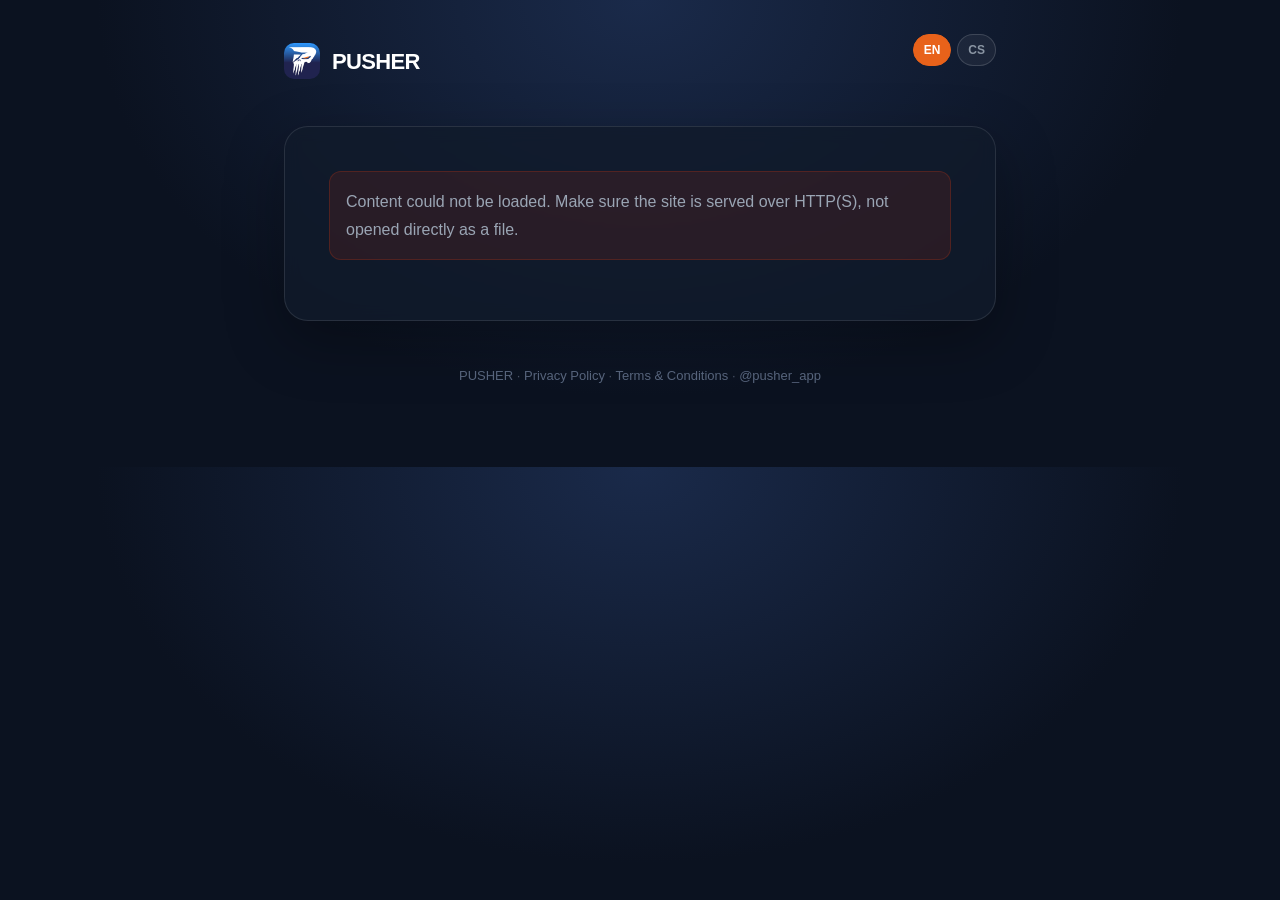
==== page.html @ ce6ee07d "Add files via upload" ====
<!DOCTYPE html>
<html lang="en">
<head>
  <meta charset="UTF-8" />
  <meta name="viewport" content="width=device-width, initial-scale=1.0" />
  <title>PUSHER</title>
  <link rel="stylesheet" href="styles.css" />
</head>
<body>
  <main class="container">
    <header class="topbar">
      <a class="brand" href="index.html" aria-label="PUSHER home">
        <img src="logo.png" alt="PUSHER" width="36" height="36" style="border-radius:10px;display:block;" />
        PUSHER
      </a>
      <div class="language-switch" aria-label="Language selector"></div>
    </header>

    <article id="content" class="markdown" aria-live="polite"></article>

    <footer>
      <a href="index.html">PUSHER</a> ·
      <a data-page-link="privacy" href="page.html?p=privacy">Privacy Policy</a> ·
      <a data-page-link="terms" href="page.html?p=terms">Terms &amp; Conditions</a> ·
      <a href="https://www.instagram.com/pusher_app">@pusher_app</a>
    </footer>
  </main>

  <script src="app.js"></script>
</body>
</html>
---- styles.css ----
* { box-sizing: border-box; margin: 0; padding: 0; }
:root {
  --brand: #E8621A;
  --brand-dark: #c44f10;
  --bg: #0b1220;
  --text: #f0f2f5;
  --muted: #8a95a3;
  --border: rgba(255,255,255,0.08);
  --card: #111b2b;
  --card-border: rgba(255,255,255,0.1);
}
body {
  font-family: -apple-system, BlinkMacSystemFont, "Segoe UI", sans-serif;
  background: radial-gradient(ellipse at top, #1a2a4a 0%, var(--bg) 60%);
  color: var(--text);
  line-height: 1.7;
}
body.home {
  min-height: 100vh;
  display: flex;
  align-items: center;
  justify-content: center;
}
.card {
  position: relative;
  text-align: center;
  padding: 54px 32px 34px;
  background: rgba(17, 27, 43, 0.92);
  border-radius: 28px;
  border: 1px solid var(--card-border);
  box-shadow: 0 24px 70px rgba(0, 0, 0, 0.5);
  max-width: 440px;
  width: calc(100% - 40px);
  margin: 24px;
  backdrop-filter: blur(12px);
}
.app-icon {
  width: 110px;
  height: 110px;
  display: block;
  margin: 0 auto 20px;
  border-radius: 24px;
  object-fit: cover;
  box-shadow: 0 12px 36px rgba(0, 0, 0, 0.4);
}
.icon-placeholder {
  width: 110px;
  height: 110px;
  background: linear-gradient(145deg, #1a3660, #0d1a35);
  border: 1px solid rgba(255,255,255,0.12);
  border-radius: 24px;
  display: flex;
  align-items: center;
  justify-content: center;
  margin: 0 auto 20px;
  box-shadow: 0 12px 36px rgba(0, 0, 0, 0.4);
  font-size: 52px;
  font-weight: 900;
  color: #fff;
  letter-spacing: -0.05em;
}
h1 {
  font-size: clamp(28px, 5vw, 38px);
  font-weight: 800;
  letter-spacing: -0.03em;
  margin-bottom: 8px;
  color: #fff;
}
.card p {
  color: var(--muted);
  margin-bottom: 30px;
  font-size: 16px;
}
.links {
  display: flex;
  flex-direction: column;
  gap: 10px;
}
a, button { font: inherit; }
a {
  color: var(--brand);
  text-decoration: none;
}
a:hover { text-decoration: underline; }
.links a {
  display: block;
  padding: 13px 14px;
  border-radius: 14px;
  font-size: 15px;
  font-weight: 650;
  text-decoration: none;
  transition: transform 0.15s ease, box-shadow 0.15s ease, background 0.15s ease;
}
.links a:hover { transform: translateY(-1px); }
.primary {
  background: var(--brand);
  color: white !important;
  box-shadow: 0 10px 24px rgba(232, 98, 26, 0.35);
}
.primary:hover { box-shadow: 0 14px 30px rgba(232, 98, 26, 0.45); }
.secondary {
  background: rgba(255, 255, 255, 0.06);
  color: #c8d0da !important;
  border: 1px solid rgba(255,255,255,0.08);
}
.secondary:hover { background: rgba(255, 255, 255, 0.1); }
.language-switch {
  display: flex;
  flex-wrap: wrap;
  gap: 6px;
  justify-content: center;
  margin-bottom: 22px;
}
.card .language-switch {
  position: absolute;
  top: 18px;
  left: 18px;
  right: 18px;
}
.language-switch button {
  border: 1px solid rgba(255,255,255,0.15);
  background: rgba(255,255,255,0.05);
  color: #8a95a3;
  border-radius: 999px;
  padding: 5px 10px;
  cursor: pointer;
  font-size: 12px;
  font-weight: 700;
}
.language-switch button.active {
  background: var(--brand);
  border-color: var(--brand);
  color: #fff;
}
.container {
  max-width: 760px;
  margin: 0 auto;
  padding: 34px 24px 80px;
}
.topbar {
  display: flex;
  align-items: center;
  justify-content: space-between;
  gap: 16px;
  margin-bottom: 38px;
}
.brand {
  display: inline-flex;
  align-items: center;
  gap: 12px;
  color: #fff;
  font-size: 22px;
  font-weight: 800;
  letter-spacing: -0.03em;
  text-decoration: none;
}
.brand:hover { text-decoration: none; opacity: 0.85; }
.logo-icon {
  width: 44px;
  height: 44px;
  background: linear-gradient(145deg, #1a3660, #0d1a35);
  border: 1px solid rgba(255,255,255,0.12);
  border-radius: 12px;
  display: flex;
  align-items: center;
  justify-content: center;
  font-size: 20px;
  font-weight: 900;
  color: #fff;
}
.markdown {
  background: rgba(17, 27, 43, 0.8);
  border: 1px solid var(--card-border);
  border-radius: 24px;
  padding: clamp(24px, 5vw, 44px);
  box-shadow: 0 20px 60px rgba(0, 0, 0, 0.3);
  backdrop-filter: blur(8px);
}
.markdown h1 {
  margin-bottom: 8px;
  color: #fff;
}
.markdown h2 {
  font-size: 19px;
  margin-top: 34px;
  margin-bottom: 10px;
  letter-spacing: -0.01em;
  color: #e0e6f0;
}
.markdown p, .markdown ul, .markdown ol {
  margin-bottom: 16px;
  color: #9aa5b4;
}
.markdown ul, .markdown ol { padding-left: 22px; }
.markdown li { margin-bottom: 6px; }
.markdown strong { color: #d0dae8; }
.markdown blockquote {
  background: rgba(232, 98, 26, 0.08);
  border-left: 3px solid var(--brand);
  padding: 14px 18px;
  border-radius: 0 12px 12px 0;
  margin: 20px 0;
  color: #c8a888;
}
footer {
  margin-top: 44px;
  font-size: 13px;
  color: #4a5568;
  text-align: center;
}
footer a { color: #5a6880; }
footer a:hover { color: var(--brand); text-decoration: none; }
.error {
  color: #ffb3a0;
  background: rgba(180, 50, 20, 0.15);
  border: 1px solid rgba(180, 50, 20, 0.3);
  padding: 16px;
  border-radius: 12px;
}
@media (max-width: 560px) {
  .topbar { align-items: flex-start; flex-direction: column; }
  .topbar .language-switch { justify-content: flex-start; }
}
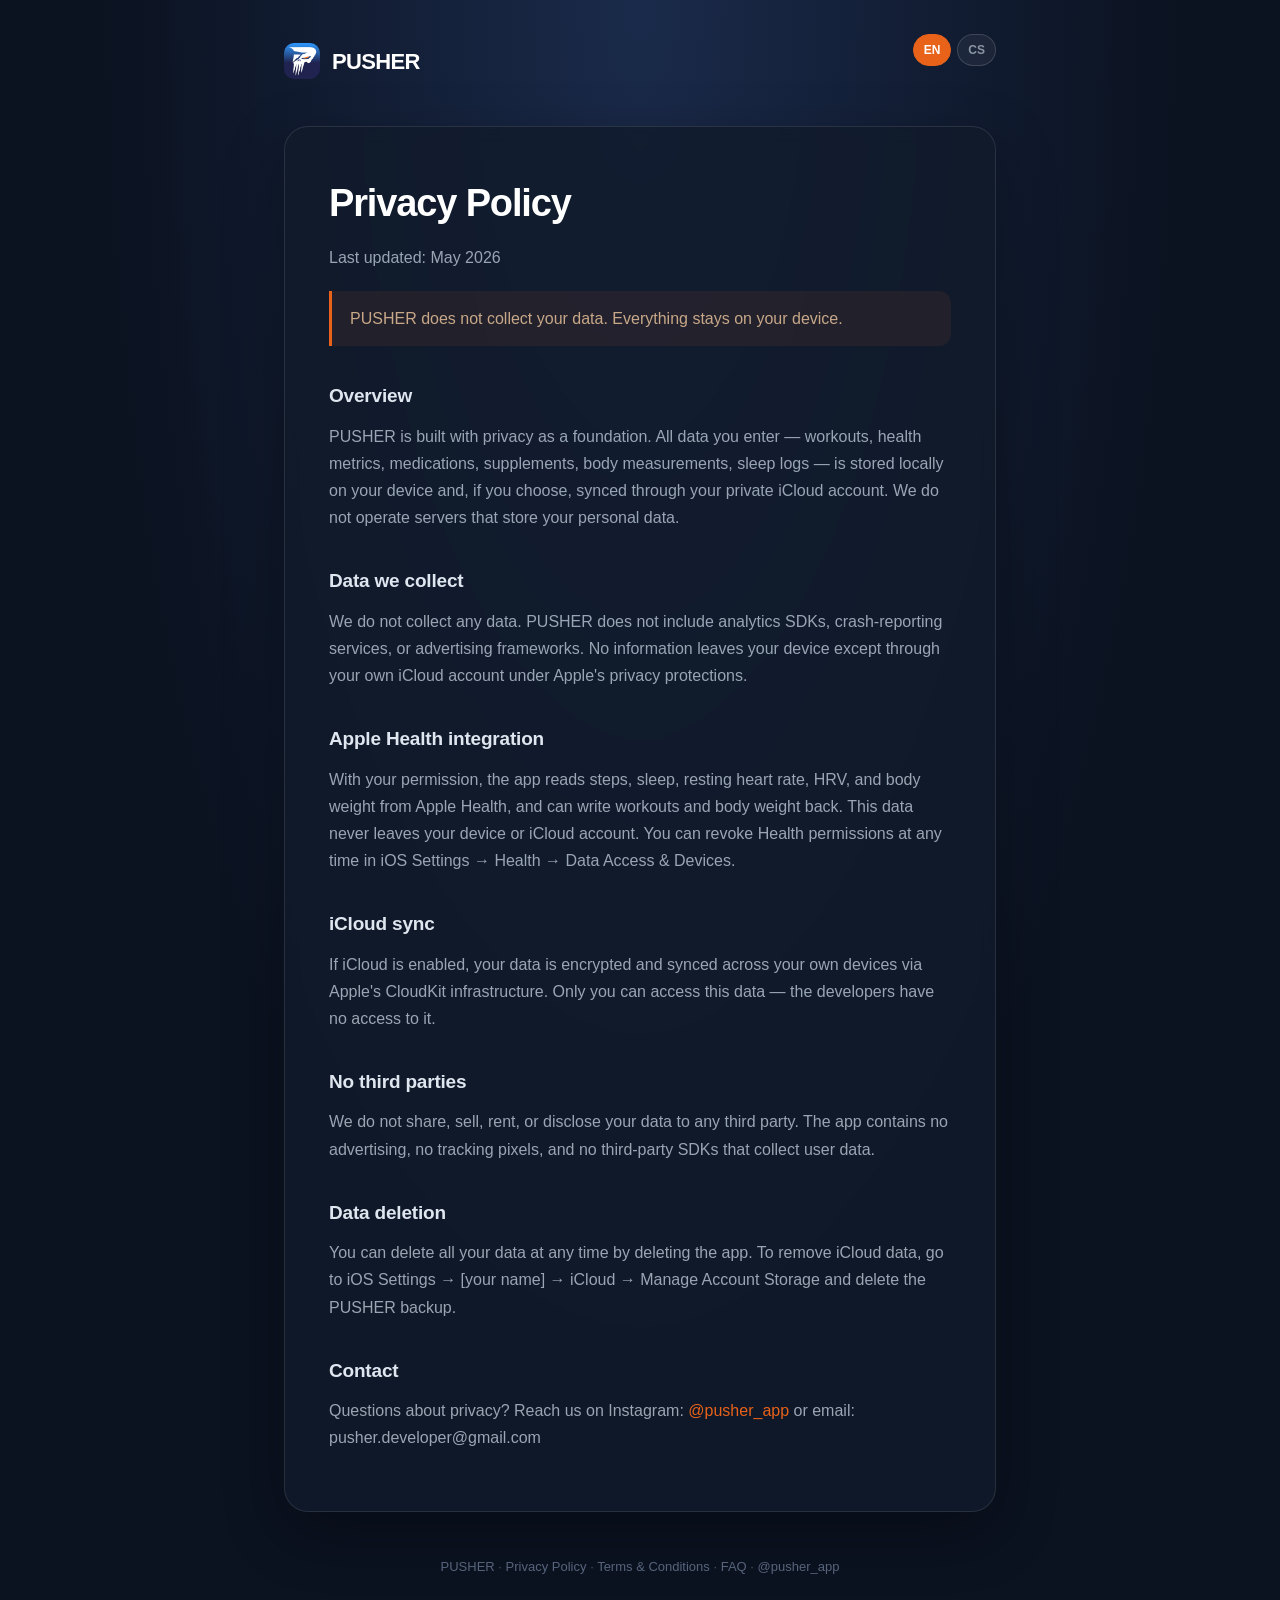
==== commit 22da0604: "Add files via upload" ====
--- a/page.html
+++ b/page.html
@@ -22,6 +22,7 @@
       <a href="index.html">PUSHER</a> ·
       <a data-page-link="privacy" href="page.html?p=privacy">Privacy Policy</a> ·
       <a data-page-link="terms" href="page.html?p=terms">Terms &amp; Conditions</a> ·
+      <a data-page-link="faq" href="page.html?p=faq">FAQ</a> ·
       <a href="https://www.instagram.com/pusher_app">@pusher_app</a>
     </footer>
   </main>
